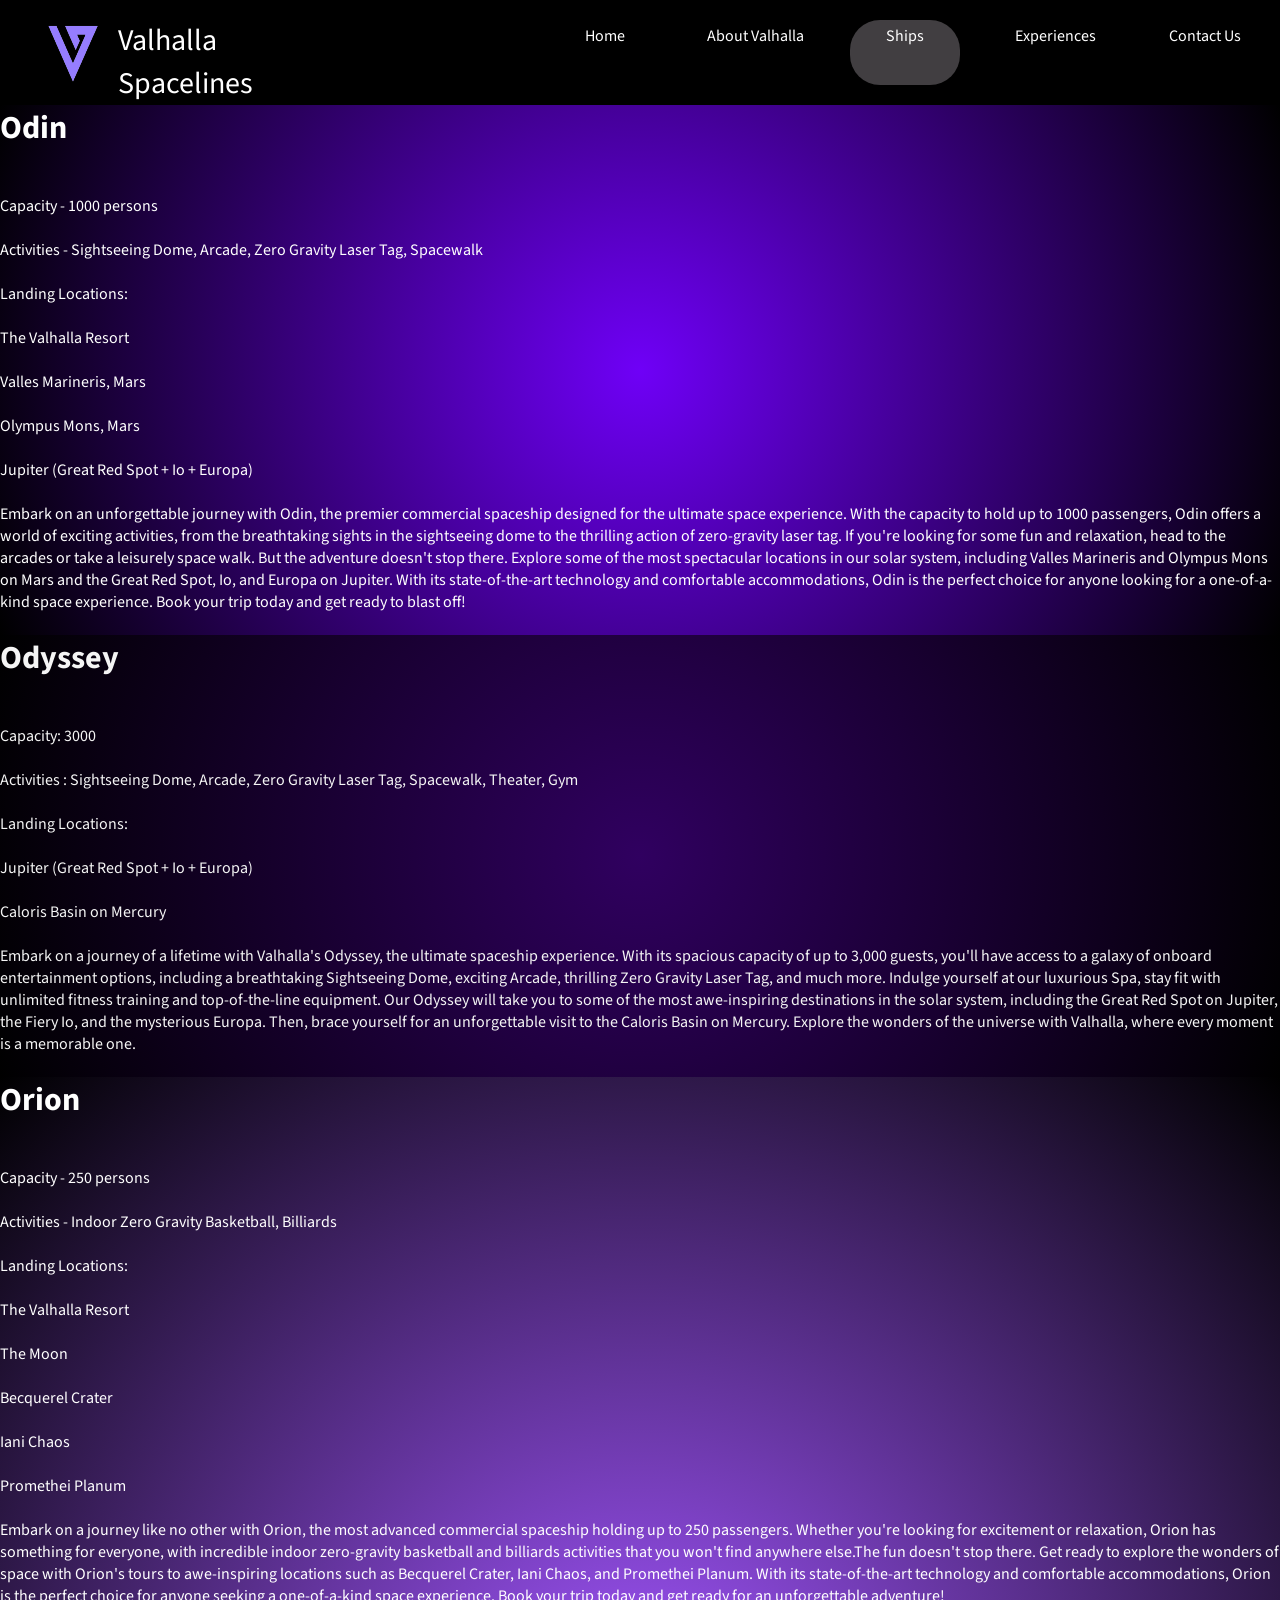
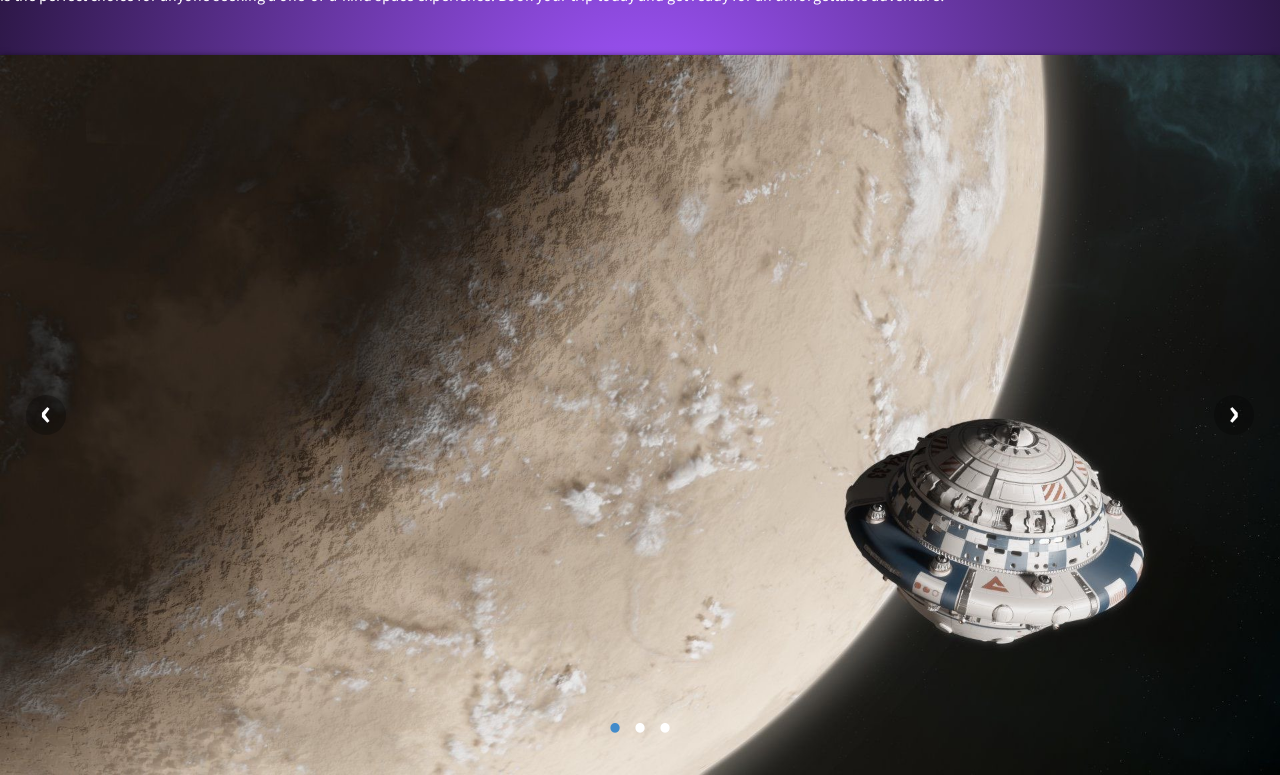
==== ships.html @ 4cdc7117 "Add files via upload" ====
<!DOCTYPE html>
<html>
    <head>
    <link rel="preconnect" href="https://fonts.googleapis.com">
<link rel="preconnect" href="https://fonts.gstatic.com" crossorigin>
<link href="https://fonts.googleapis.com/css2?family=Lato:wght@300&family=Source+Sans+Pro:wght@300&display=swap" rel="stylesheet">
<link rel="preconnect" href="https://fonts.googleapis.com">
<link rel="preconnect" href="https://fonts.gstatic.com" crossorigin>
<link href="https://fonts.googleapis.com/css2?family=Lato:wght@300&family=Source+Sans+Pro:wght@300&display=swap" rel="stylesheet">
<head>
<title>Valhalla Spacelines</title>
<link rel="stylesheet" href="style.css">
<link rel="stylesheet" href="header.css">
<link rel="stylesheet" href="shippy.css">

</head>

    <body>

        <div class ="menu-bar">
            <img src="logo.png" class="logo">
        <div class="title">
            <p>Valhalla Spacelines</p>
        </div>
        <ul>
        
        <li><a href= "index.html">Home</a></li>
        <li><a href= "us.html">About Valhalla</a></li>
        <li class="active"><a href= "#">Ships</a></li>
        <li ><a href= "onboard.html">Experiences</a></li>
        <li><a href= "backgroundcheck.html">Contact Us</a></li>
        
        </ul>

        </div>


        <div class="odinclass">

<h1>
Odin
</h1><br><br>
<P>
    Capacity - 1000 persons
    </P><br> 
    <P>
    Activities - Sightseeing Dome, Arcade, Zero Gravity Laser Tag, Spacewalk
    </P><br>
    
    <P>
        Landing Locations:
    </P><br>
    
    <P>
        The Valhalla Resort    </P><br>
    
    <P>Valles Marineris, Mars</P><br>
    <P>Olympus Mons, Mars</P><br>
    <P>Jupiter (Great Red Spot + Io + Europa)</P><br>
    
    
    
    
    <P>
        
    Embark on an unforgettable journey with Odin, the premier commercial spaceship designed for the ultimate space experience. With the capacity to hold up to 1000 passengers, Odin offers a world of exciting activities, from the breathtaking sights in the sightseeing dome to the thrilling action of zero-gravity laser tag. If you're looking for some fun and relaxation, head to the arcades or take a leisurely space walk. But the adventure doesn't stop there. Explore some of the most spectacular locations in our solar system, including Valles Marineris and Olympus Mons on Mars and the Great Red Spot, Io, and Europa on Jupiter. With its state-of-the-art technology and comfortable accommodations, Odin is the perfect choice for anyone looking for a one-of-a-kind space experience. Book your trip today and get ready to blast off!
    
</P><br>


        </div>

        <div class="odysseyclass">
<h1>Odyssey</h1>
<br>
<br>
<P>
    Capacity: 3000
    </P><br> 
    <P>
    Activities : Sightseeing Dome, Arcade, Zero Gravity Laser Tag, Spacewalk, Theater, Gym
    </P><br> 
    <P>
    Landing Locations:
    </P><br>
    <P> 
    Jupiter (Great Red Spot + Io + Europa)
    </P><br>
    <P>
    Caloris Basin on Mercury
    </P><br> 
    
    <P>
    Embark on a journey of a lifetime with Valhalla's Odyssey, the ultimate spaceship experience. With its spacious capacity of up to 3,000 guests, you'll have access to a galaxy of onboard entertainment options, including a breathtaking Sightseeing Dome, exciting Arcade, thrilling Zero Gravity Laser Tag, and much more. Indulge yourself at our luxurious Spa, stay fit with unlimited fitness training and top-of-the-line equipment. Our Odyssey will take you to some of the most awe-inspiring destinations in the solar system, including the Great Red Spot on Jupiter, the Fiery Io, and the mysterious Europa. Then, brace yourself for an unforgettable visit to the Caloris Basin on Mercury. Explore the wonders of the universe with Valhalla, where every moment is a memorable one.
    </P><br>

        </div>
        <div class="orionclass">
<h1>
Orion
</h1><br><br>
<P>
    Capacity - 250 persons 
    </P><br> 
    <P>
    Activities - Indoor Zero Gravity Basketball, Billiards 
    </P><br>
    <P>
        Landing Locations:
    </P><br>
    
     <P>
        The Valhalla Resort
     </P><br>
    
     <P>
        The Moon

     </P><br> 
    <P>
        Becquerel Crater
    </P><br>
    <P>Iani Chaos</P><br>
    <P>Promethei Planum</P><br> 
    
    <P>
        Embark on a journey like no other with Orion, the most advanced commercial spaceship holding up to 250 passengers. Whether you're looking for excitement or relaxation, Orion has something for everyone, with incredible indoor zero-gravity basketball and billiards activities that you won't find anywhere else.The fun doesn't stop there. Get ready to explore the wonders of space with Orion's tours to awe-inspiring locations such as Becquerel Crater, Iani Chaos, and Promethei Planum. With its state-of-the-art technology and comfortable accommodations, Orion is the perfect choice for anyone seeking a one-of-a-kind space experience. Book your trip today and get ready for an unforgettable adventure!

    </P><br>
    
<div class="carousel">
        <div class="carousel-inner">
            <input class="carousel-open" type="radio" id="carousel-1" name="carousel" aria-hidden="true" hidden="" checked="checked">
            <div class="carousel-item">
                <img src="Orion1.jpg"height="300px">
            </div>
            <input class="carousel-open" type="radio" id="carousel-2" name="carousel" aria-hidden="true" hidden="">
            <div class="carousel-item">
                <img src="ODIN4.jpg"height="300px">
            </div>
            <input class="carousel-open" type="radio" id="carousel-3" name="carousel" aria-hidden="true" hidden="">
            <div class="carousel-item">
                <img src="Odyssey21.jpg"height="300px">
            </div>
            <label for="carousel-3" class="carousel-control prev control-1">‹</label>
            <label for="carousel-2" class="carousel-control next control-1">›</label>
            <label for="carousel-1" class="carousel-control prev control-2">‹</label>
            <label for="carousel-3" class="carousel-control next control-2">›</label>
            <label for="carousel-2" class="carousel-control prev control-3">‹</label>
            <label for="carousel-1" class="carousel-control next control-3">›</label>
            <ol class="carousel-indicators">
                <li>
                    <label for="carousel-1" class="carousel-bullet">•</label>
                </li>
                <li>
                    <label for="carousel-2" class="carousel-bullet">•</label>
                </li>
                <li>
                    <label for="carousel-3" class="carousel-bullet">•</label>
                </li>
            </ol>
        </div>
    </div>


        </div>
    </body>

</html>
---- style.css ----
body {
    font-family: Arial, sans-serif;
    margin: 0;
    padding: 0;
    background-image: radial-gradient(circle, #6f00f7, #000000);
    color: white;
    text-align: center;
  }
  
  header {
    background-color: #333;
    color: #fff;
    display: flex;
    justify-content: space-between;
    padding: 20px;
  }
  
  header h1 {
    margin: 0;
  }
  
  header nav ul {
    display: flex;
    list-style: none;
    margin: 0;
    padding: 0;
  }
  
  header nav a {
    color: #fff;
    display: block;
    padding: 10px 20px;
    text-decoration: none;
  }
  
  main {
    padding: 20px;
  }
  
  main h2 {
    margin-top: 0;
  }
  
  form {
    display: flex;
    flex-direction: column;
  }
  
  label, input[type="submit"] {
    width: 100%;
  }
  
  label {
    font-weight: bold;
    margin-bottom: 10px;
  }
  
  input[type="text"], input[type="email"], textarea {
    border: 1px solid #ccc;
    border-radius: 5px;
    padding: 10px;
    width: 100%;
  }
  
  input[type="submit"] {
    background-color: #333;
    border: none;
    border-radius: 5px;
    color: #fff;
    cursor: pointer;
    font-weight: bold;
    padding: 10px 20px;
  }
  
  footer {
    background-color: #333;
    color: #fff;
    display: flex;
    justify-content: center;
    padding: 20px;
  }

  .background_check{
    background-image: radial-gradient(circle, #6f00f7, #000000);
    color: white;
  }
  
  .about {
    background-image: radial-gradient(circle, #6f00f7, #000000);
    color: beige;
  }

  .onboard {
    background-image: radial-gradient(circle, #000000, #9b80f1);
    color: white;
    text-align: left;
  }
  
  .suits101 {
    background-color: black;
    
  }

  .abtValhalla {
    font-size: large;
  }
---- header.css ----
*
{
margin: 0;
padding: 0;

}
.logo{
    margin:10px;
    padding: 10px;
    width: 50px;
    background: rgb(0, 0, 0);
    padding-left: 3%;
}

body{
    box-sizing: border-box;
    font-family: 'Lato', sans-serif;
    font-family: 'Source Sans Pro', sans-serif;
}
.menu-bar
{
    background: rgb(0, 0, 0);
    text-align: center;
    display: flex;
}
.title{
    padding-top: 1.5%;
    text-align:left;
    font-size: 30px;
    color:white;
}

.menu-bar ul{
    display: inline-flex;
    list-style: none;
    color: white;
    padding-left: 20%;
}
.menu-bar ul li{
    width: 100px;
    margin: 20px;
    padding: 5px;
}

.menu-bar ul li a{
    text-decoration: none;
    color: white;
    }
    

    .active, .menu-bar ul li :hover
    {
        background: rgb(65, 62, 65);
        border-radius: 30px;
    }

    .menu-bar .fa{
        margin-right: 4px;
    }
---- shippy.css ----
.odinclass{
    font-family: 'Lato', sans-serif;
    font-family: 'Source Sans Pro', sans-serif;
    background-image: radial-gradient(circle, #6f00f7, #000000);
    color: white;
    text-align: left;
}

.odysseyclass{
    font-family: 'Lato', sans-serif;
    font-family: 'Source Sans Pro', sans-serif;
    background-image: radial-gradient(circle, #300060, #000000); color: whitesmoke;
    text-align: left;
}
.orionclass{
    font-family: 'Lato', sans-serif;
    font-family: 'Source Sans Pro', sans-serif;
    background-image: radial-gradient(circle, #a255ff, #000000);color: white;
    text-align: left;
}

html, body {
    margin: 0px;
    padding: 0px;
    background: url("http://digital.bnint.com/filelib/s9/photos/white_wood_4500x3000_lo_res.jpg");
}

.carousel {
    position: relative;
    box-shadow: 0px 1px 6px rgba(0, 0, 0, 0.64);
    margin-top: 26px;
}

.carousel-inner {
    position: relative;
    overflow: hidden;
    width: 100%;
}

.carousel-open:checked + .carousel-item {
    position: static;
    opacity: 100;
}

.carousel-item {
    position: absolute;
    opacity: 0;
    -webkit-transition: opacity 0.6s ease-out;
    transition: opacity 0.6s ease-out;
}

.carousel-item img {
    display: block;
    height: auto;
    max-width: 100%;
}

.carousel-control {
    background: rgba(0, 0, 0, 0.28);
    border-radius: 50%;
    color: #fff;
    cursor: pointer;
    display: none;
    font-size: 40px;
    height: 40px;
    line-height: 35px;
    position: absolute;
    top: 50%;
    -webkit-transform: translate(0, -50%);
    cursor: pointer;
    -ms-transform: translate(0, -50%);
    transform: translate(0, -50%);
    text-align: center;
    width: 40px;
    z-index: 10;
}

.carousel-control.prev {
    left: 2%;
}

.carousel-control.next {
    right: 2%;
}

.carousel-control:hover {
    background: rgba(0, 0, 0, 0.8);
    color: #aaaaaa;
}

#carousel-1:checked ~ .control-1,
#carousel-2:checked ~ .control-2,
#carousel-3:checked ~ .control-3 {
    display: block;
}

.carousel-indicators {
    list-style: none;
    margin: 0;
    padding: 0;
    position: absolute;
    bottom: 2%;
    left: 0;
    right: 0;
    text-align: center;
    z-index: 10;
}

.carousel-indicators li {
    display: inline-block;
    margin: 0 5px;
}

.carousel-bullet {
    color: #fff;
    cursor: pointer;
    display: block;
    font-size: 35px;
}

.carousel-bullet:hover {
    color: #aaaaaa;
}

#carousel-1:checked ~ .control-1 ~ .carousel-indicators li:nth-child(1) .carousel-bullet,
#carousel-2:checked ~ .control-2 ~ .carousel-indicators li:nth-child(2) .carousel-bullet,
#carousel-3:checked ~ .control-3 ~ .carousel-indicators li:nth-child(3) .carousel-bullet {
    color: #428bca;
}

#title {
    width: 100%;
    position: absolute;
    padding: 0px;
    margin: 0px auto;
    text-align: center;
    font-size: 27px;
    color: rgba(255, 255, 255, 1);
    font-family: 'Open Sans', sans-serif;
    z-index: 9999;
    text-shadow: 0px 1px 2px rgba(0, 0, 0, 0.33), -1px 0px 2px rgba(255, 255, 255, 0);
}
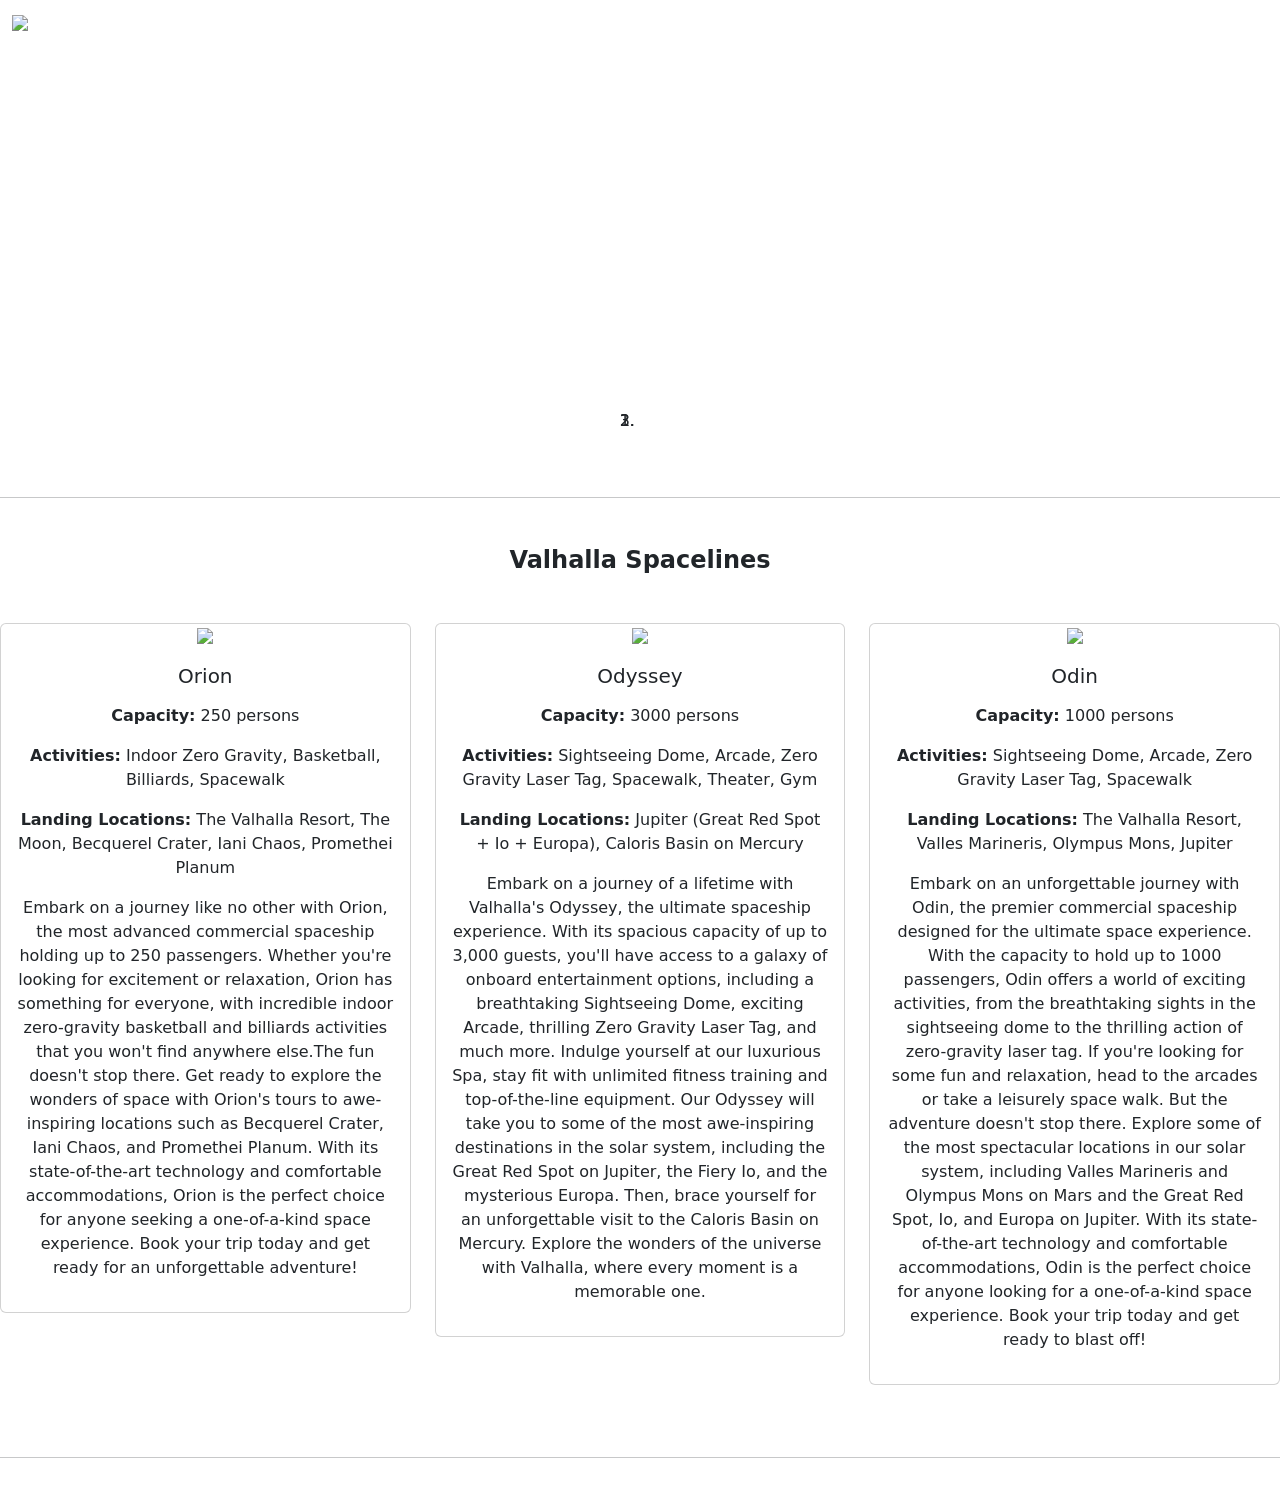
==== commit d7c54ac1: "Add files via upload" ====
--- a/ships.html
+++ b/ships.html
@@ -1,169 +1,267 @@
 <!DOCTYPE html>
-<html>
-    <head>
-    <link rel="preconnect" href="https://fonts.googleapis.com">
-<link rel="preconnect" href="https://fonts.gstatic.com" crossorigin>
-<link href="https://fonts.googleapis.com/css2?family=Lato:wght@300&family=Source+Sans+Pro:wght@300&display=swap" rel="stylesheet">
-<link rel="preconnect" href="https://fonts.googleapis.com">
-<link rel="preconnect" href="https://fonts.gstatic.com" crossorigin>
-<link href="https://fonts.googleapis.com/css2?family=Lato:wght@300&family=Source+Sans+Pro:wght@300&display=swap" rel="stylesheet">
+<html lang="en">
 <head>
-<title>Valhalla Spacelines</title>
-<link rel="stylesheet" href="style.css">
-<link rel="stylesheet" href="header.css">
-<link rel="stylesheet" href="shippy.css">
-
+  <meta name="viewport" content="width=device-width, initial-scale=1.0">
+  <title>Valhalla Spacelines</title> 
+  <link rel="stylesheet" type="text/css" href="main.css">
+  <link rel="stylesheet" href="https://stackpath.bootstrapcdn.com/bootstrap/5.0.0-alpha1/css/bootstrap.min.css" integrity="sha384-r4NyP46KrjDleawBgD5tp8Y7UzmLA05oM1iAEQ17CSuDqnUK2+k9luXQOfXJCJ4I" crossorigin="anonymous">
 </head>
-
-    <body>
-
-        <div class ="menu-bar">
-            <img src="logo.png" class="logo">
-        <div class="title">
-            <p>Valhalla Spacelines</p>
-        </div>
-        <ul>
-        
-        <li><a href= "index.html">Home</a></li>
-        <li><a href= "us.html">About Valhalla</a></li>
-        <li class="active"><a href= "#">Ships</a></li>
-        <li ><a href= "onboard.html">Experiences</a></li>
-        <li><a href= "backgroundcheck.html">Contact Us</a></li>
-        
-        </ul>
-
-        </div>
+<body>
+    
+        <!--Main Navigation-->
+        <header>
+            <style>
+              /* Carousel styling */
+              #introCarousel,
+              .carousel-inner,
+              .carousel-item,
+              .carousel-item.active {
+                height: 100vh;
+              }
+      
+              .carousel-item:nth-child(1) {
+                background-image: url('https://media.cntraveler.com/photos/5804ef77b5529ddf55125b40/master/pass/nasa-earth-views-01-cr-courtesy.jpg');
+                background-repeat: no-repeat;
+                background-size: cover;
+                background-position: center center;
+              }
+              .carousel-item:nth-child(2) {
+                background-image: url('https://mdbootstrap.com/img/Photos/Others/images/77.jpg');
+                background-repeat: no-repeat;
+                background-size: cover;
+                background-position: center center;
+              }
+              .carousel-item:nth-child(3) {
+                background-image: url('https://mdbootstrap.com/img/Photos/Others/images/78.jpg');
+                background-repeat: no-repeat;
+                background-size: cover;
+                background-position: center center;
+              }
+      
+              /* Height for devices larger than 576px */
+              @media (min-width: 992px) {
+                #introCarousel {
+                  margin-top: -58.59px;
+                }
+                #introCarousel,
+                .carousel-inner,
+                .carousel-item,
+                .carousel-item.active {
+                  height: 50vh;
+                }
+              }
+      
+              .navbar .nav-link {
+                color: #fff !important;
+              }
+            </style>
+      
+            <!-- Navbar -->
+            <nav class="navbar navbar-expand-lg navbar-dark d-none d-lg-block" style="z-index: 2000;">
+              <div class="container-fluid">
+                <a class="navbar-brand mt-2 mt-lg-0" href="#">
+                    <img
+                      src="https://cdn.discordapp.com/attachments/1066926973382832238/1074560287828606986/Astraea_Robotics_Logo-removebg-preview.png"
+                      height="35"
+                      alt="MDB Logo"
+                      loading="lazy"
+                    />
+                  </a>
+                  <!-- Left links -->
+                  <ul class="navbar-nav me-auto mb-2 mb-lg-0">
+                   
+                      <a class="nav-link" href="index.html">Home</a>
+                    
+                    
+                      <a class="nav-link" href="us.html">About Valhalla</a></li>
+                    
+                    
+                      <a class="nav-link" href="experiences.html">Experiences</a></li>
+                    
+                  
+                      <a class="nav-link" href="#">Ships</a></li>
+                    
+                    
+                      <a class="nav-link" href="contact.html">Contact Us</a></li>
+                    
+                  </ul>
+                  <!-- Left links -->
+                </div>
+                <!-- Collapsible wrapper -->
+            
+                <!-- Right elements -->
+                <div class="d-flex align-items-center">
+                  <!-- Icon -->
+                  <a class="text-reset me-3" href="#">
+                    <i class="fas fa-shopping-cart"></i>
+                  </a>
+                <!-- Right elements -->
+              </div>
+              <!-- Container wrapper -->
+            </nav>
+          <!-- Navbar -->
+      
+            <!-- Carousel wrapper -->
+            
+            <div id="introCarousel" class="carousel slide carousel-fade shadow-2-strong" data-mdb-ride="carousel">
+              <!-- Indicators -->
+              <ol class="carousel-indicators">
+                <li data-mdb-target="#introCarousel" data-mdb-slide-to="0" class="active"></li>
+                <li data-mdb-target="#introCarousel" data-mdb-slide-to="1"></li>
+                <li data-mdb-target="#introCarousel" data-mdb-slide-to="2"></li>
+              </ol>
+      
+              <!-- Inner -->
+              <div class="carousel-inner">
+                <!-- Single item -->
+                <div class="carousel-item active">
+                  <div class="mask" style="background-color: rgba(0, 0, 0, 0.6);">
+                    <div class="d-flex justify-content-center align-items-center h-100">
+                      <div class="text-white text-center">
+                      </div>
+                    </div>
+                  </div>
+                </div>
+      
+                <!-- Single item -->
+                <div class="carousel-item">
+                  <div class="mask" style="background-color: rgba(0, 0, 0, 0.3);">
+                    <div class="d-flex justify-content-center align-items-center h-100">
+                      <div class="text-white text-center">
+                        <h2>You can place here any content</h2>
+                      </div>
+                    </div>
+                  </div>
+                </div>
+      
+                <!-- Single item -->
+                <div class="carousel-item">
+                  <div
+                    class="mask"
+                    style="
+                      background: linear-gradient(
+                        45deg,
+                        rgba(29, 236, 197, 0.7),
+                        rgba(91, 14, 214, 0.7) 100%
+                      );
+                    "
+                  >
+                    <div class="d-flex justify-content-center align-items-center h-100">
+                      <div class="text-white text-center">
+                        <h2>And cover it with any mask</h2>
+                        <a
+                          class="btn btn-outline-light btn-lg m-2"
+                          href="https://mdbootstrap.com/docs/standard/content-styles/masks/"
+                          target="_blank"
+                          role="button"
+                          >Learn about masks</a
+                        >
+                      </div>
+                    </div>
+                  </div>
+                </div>
+              </div>
+              <!-- Inner -->
+      
+              <!-- Controls -->
+              <a class="carousel-control-prev" href="#introCarousel" role="button" data-mdb-slide="prev">
+                <span class="carousel-control-prev-icon" aria-hidden="true"></span>
+                <span class="sr-only">Previous</span>
+              </a>
+              <a class="carousel-control-next" href="#introCarousel" role="button" data-mdb-slide="next">
+                <span class="carousel-control-next-icon" aria-hidden="true"></span>
+                <span class="sr-only">Next</span>
+              </a>
+            </div>
+            <!-- Carousel wrapper -->
+          </header>
+          <!--Main Navigation-->
+      
+          
 
 
-        <div class="odinclass">
+              <hr class="my-5" />
+      <!------Spaceline Info-->
+              <!--Section: Content-->
+              <section class="text-center">
+                <h4 class="mb-5"><strong>Valhalla Spacelines</strong></h4>
+      
+                <div class="row">
+                  <div class="col-lg-4 col-md-12 mb-4">
+                    <div class="card">
+                      <div class="bg-image hover-overlay ripple" data-mdb-ripple-color="light">
+                        <img
+                          src="https://pbs.twimg.com/media/FiBoSNSXwAYFb4e?format=jpg&name=small"
+                          class="img-fluid"
+                        />
+                        <a href="#!">
+                          <div class="mask" style="background-color: rgba(251, 251, 251, 0.15);"></div>
+                        </a>
+                      </div>
+                      <div class="card-body">
+                        <h5 class="card-title">Orion</h5>
+                        <p class="card-text">
+                            <p><strong>Capacity:</strong> 250 persons </p> 
+                            <p><strong>Activities:</strong> Indoor Zero Gravity, Basketball, Billiards, Spacewalk </p>
+                            <p><strong>Landing Locations:</strong> The Valhalla Resort, The Moon, Becquerel Crater, Iani Chaos, Promethei Planum </p>
+                            <p>Embark on a journey like no other with Orion, the most advanced commercial spaceship holding up to 250 passengers. Whether you're looking for excitement or relaxation, Orion has something for everyone, with incredible indoor zero-gravity basketball and billiards activities that you won't find anywhere else.The fun doesn't stop there. Get ready to explore the wonders of space with Orion's tours to awe-inspiring locations such as Becquerel Crater, Iani Chaos, and Promethei Planum. With its state-of-the-art technology and comfortable accommodations, Orion is the perfect choice for anyone seeking a one-of-a-kind space experience. Book your trip today and get ready for an unforgettable adventure!
+                            </p>
+                        </p>
+                        
+                      </div>
+                    </div>
+                  </div>
+      
+                  <div class="col-lg-4 col-md-6 mb-4">
+                    <div class="card">
+                      <div class="bg-image hover-overlay ripple" data-mdb-ripple-color="light">
+                        <img
+                          src="https://pbs.twimg.com/media/FicabqjWQAIcTSQ?format=jpg&name=large"
+                          class="img-fluid"
+                        />
+                        
+                        <a href="#!">
+                          <div class="mask" style="background-color: rgba(251, 251, 251, 0.15);"></div>
+                        </a>
+                      </div>
+                      <div class="card-body">
+                        <h5 class="card-title">Odyssey</h5>
+                        <p class="card-text">
+                            <p><strong>Capacity:</strong> 3000 persons </p> 
+                            <p><strong>Activities:</strong> Sightseeing Dome, Arcade, Zero Gravity Laser Tag, Spacewalk, Theater, Gym </p>
+                            <p><strong>Landing Locations:</strong> Jupiter (Great Red Spot + Io + Europa), Caloris Basin on Mercury</p>
+                        </p>
+                        <P>Embark on a journey of a lifetime with Valhalla's Odyssey, the ultimate spaceship experience. With its spacious capacity of up to 3,000 guests, you'll have access to a galaxy of onboard entertainment options, including a breathtaking Sightseeing Dome, exciting Arcade, thrilling Zero Gravity Laser Tag, and much more. Indulge yourself at our luxurious Spa, stay fit with unlimited fitness training and top-of-the-line equipment. Our Odyssey will take you to some of the most awe-inspiring destinations in the solar system, including the Great Red Spot on Jupiter, the Fiery Io, and the mysterious Europa. Then, brace yourself for an unforgettable visit to the Caloris Basin on Mercury. Explore the wonders of the universe with Valhalla, where every moment is a memorable one.</P>
+                      </div>
+                    </div>
+                  </div>
+      
+                  <div class="col-lg-4 col-md-6 mb-4">
+                    <div class="card">
+                      <div class="bg-image hover-overlay ripple" data-mdb-ripple-color="light">
+                        <img
+                          src="https://cdn.discordapp.com/attachments/1066926973382832238/1068406722093396008/IMG_7345.jpg"
+                          class="img-fluid"
+                        />
+                        <a href="#!">
+                          <div class="mask" style="background-color: rgba(251, 251, 251, 0.15);"></div>
+                        </a>
+                      </div>
+                      <div class="card-body">
+                        <h5 class="card-title">Odin</h5>
+                        <p class="card-text">
+                            <p><strong>Capacity:</strong> 1000 persons </p> 
+                            <p><strong>Activities:</strong> Sightseeing Dome, Arcade, Zero Gravity Laser Tag, Spacewalk </p>
+                            <p><strong>Landing Locations:</strong> The Valhalla Resort, Valles Marineris, Olympus Mons, Jupiter
+<p>Embark on an unforgettable journey with Odin, the premier commercial spaceship designed for the ultimate space experience. With the capacity to hold up to 1000 passengers, Odin offers a world of exciting activities, from the breathtaking sights in the sightseeing dome to the thrilling action of zero-gravity laser tag. If you're looking for some fun and relaxation, head to the arcades or take a leisurely space walk. But the adventure doesn't stop there. Explore some of the most spectacular locations in our solar system, including Valles Marineris and Olympus Mons on Mars and the Great Red Spot, Io, and Europa on Jupiter. With its state-of-the-art technology and comfortable accommodations, Odin is the perfect choice for anyone looking for a one-of-a-kind space experience. Book your trip today and get ready to blast off!
+</p>
+                      </div>
+                    </div>
+                  </div>
+                </div>
+              </section>
+              <!--Section: Content-->
+      
+              <hr class="my-5" />
 
-<h1>
-Odin
-</h1><br><br>
-<P>
-    Capacity - 1000 persons
-    </P><br> 
-    <P>
-    Activities - Sightseeing Dome, Arcade, Zero Gravity Laser Tag, Spacewalk
-    </P><br>
-    
-    <P>
-        Landing Locations:
-    </P><br>
-    
-    <P>
-        The Valhalla Resort    </P><br>
-    
-    <P>Valles Marineris, Mars</P><br>
-    <P>Olympus Mons, Mars</P><br>
-    <P>Jupiter (Great Red Spot + Io + Europa)</P><br>
-    
-    
-    
-    
-    <P>
-        
-    Embark on an unforgettable journey with Odin, the premier commercial spaceship designed for the ultimate space experience. With the capacity to hold up to 1000 passengers, Odin offers a world of exciting activities, from the breathtaking sights in the sightseeing dome to the thrilling action of zero-gravity laser tag. If you're looking for some fun and relaxation, head to the arcades or take a leisurely space walk. But the adventure doesn't stop there. Explore some of the most spectacular locations in our solar system, including Valles Marineris and Olympus Mons on Mars and the Great Red Spot, Io, and Europa on Jupiter. With its state-of-the-art technology and comfortable accommodations, Odin is the perfect choice for anyone looking for a one-of-a-kind space experience. Book your trip today and get ready to blast off!
-    
-</P><br>
-
-
-        </div>
-
-        <div class="odysseyclass">
-<h1>Odyssey</h1>
-<br>
-<br>
-<P>
-    Capacity: 3000
-    </P><br> 
-    <P>
-    Activities : Sightseeing Dome, Arcade, Zero Gravity Laser Tag, Spacewalk, Theater, Gym
-    </P><br> 
-    <P>
-    Landing Locations:
-    </P><br>
-    <P> 
-    Jupiter (Great Red Spot + Io + Europa)
-    </P><br>
-    <P>
-    Caloris Basin on Mercury
-    </P><br> 
-    
-    <P>
-    Embark on a journey of a lifetime with Valhalla's Odyssey, the ultimate spaceship experience. With its spacious capacity of up to 3,000 guests, you'll have access to a galaxy of onboard entertainment options, including a breathtaking Sightseeing Dome, exciting Arcade, thrilling Zero Gravity Laser Tag, and much more. Indulge yourself at our luxurious Spa, stay fit with unlimited fitness training and top-of-the-line equipment. Our Odyssey will take you to some of the most awe-inspiring destinations in the solar system, including the Great Red Spot on Jupiter, the Fiery Io, and the mysterious Europa. Then, brace yourself for an unforgettable visit to the Caloris Basin on Mercury. Explore the wonders of the universe with Valhalla, where every moment is a memorable one.
-    </P><br>
-
-        </div>
-        <div class="orionclass">
-<h1>
-Orion
-</h1><br><br>
-<P>
-    Capacity - 250 persons 
-    </P><br> 
-    <P>
-    Activities - Indoor Zero Gravity Basketball, Billiards 
-    </P><br>
-    <P>
-        Landing Locations:
-    </P><br>
-    
-     <P>
-        The Valhalla Resort
-     </P><br>
-    
-     <P>
-        The Moon
-
-     </P><br> 
-    <P>
-        Becquerel Crater
-    </P><br>
-    <P>Iani Chaos</P><br>
-    <P>Promethei Planum</P><br> 
-    
-    <P>
-        Embark on a journey like no other with Orion, the most advanced commercial spaceship holding up to 250 passengers. Whether you're looking for excitement or relaxation, Orion has something for everyone, with incredible indoor zero-gravity basketball and billiards activities that you won't find anywhere else.The fun doesn't stop there. Get ready to explore the wonders of space with Orion's tours to awe-inspiring locations such as Becquerel Crater, Iani Chaos, and Promethei Planum. With its state-of-the-art technology and comfortable accommodations, Orion is the perfect choice for anyone seeking a one-of-a-kind space experience. Book your trip today and get ready for an unforgettable adventure!
-
-    </P><br>
-    
-<div class="carousel">
-        <div class="carousel-inner">
-            <input class="carousel-open" type="radio" id="carousel-1" name="carousel" aria-hidden="true" hidden="" checked="checked">
-            <div class="carousel-item">
-                <img src="Orion1.jpg"height="300px">
-            </div>
-            <input class="carousel-open" type="radio" id="carousel-2" name="carousel" aria-hidden="true" hidden="">
-            <div class="carousel-item">
-                <img src="ODIN4.jpg"height="300px">
-            </div>
-            <input class="carousel-open" type="radio" id="carousel-3" name="carousel" aria-hidden="true" hidden="">
-            <div class="carousel-item">
-                <img src="Odyssey21.jpg"height="300px">
-            </div>
-            <label for="carousel-3" class="carousel-control prev control-1">‹</label>
-            <label for="carousel-2" class="carousel-control next control-1">›</label>
-            <label for="carousel-1" class="carousel-control prev control-2">‹</label>
-            <label for="carousel-3" class="carousel-control next control-2">›</label>
-            <label for="carousel-2" class="carousel-control prev control-3">‹</label>
-            <label for="carousel-1" class="carousel-control next control-3">›</label>
-            <ol class="carousel-indicators">
-                <li>
-                    <label for="carousel-1" class="carousel-bullet">•</label>
-                </li>
-                <li>
-                    <label for="carousel-2" class="carousel-bullet">•</label>
-                </li>
-                <li>
-                    <label for="carousel-3" class="carousel-bullet">•</label>
-                </li>
-            </ol>
-        </div>
-    </div>
-
-
-        </div>
-    </body>
-
-</html>+              
